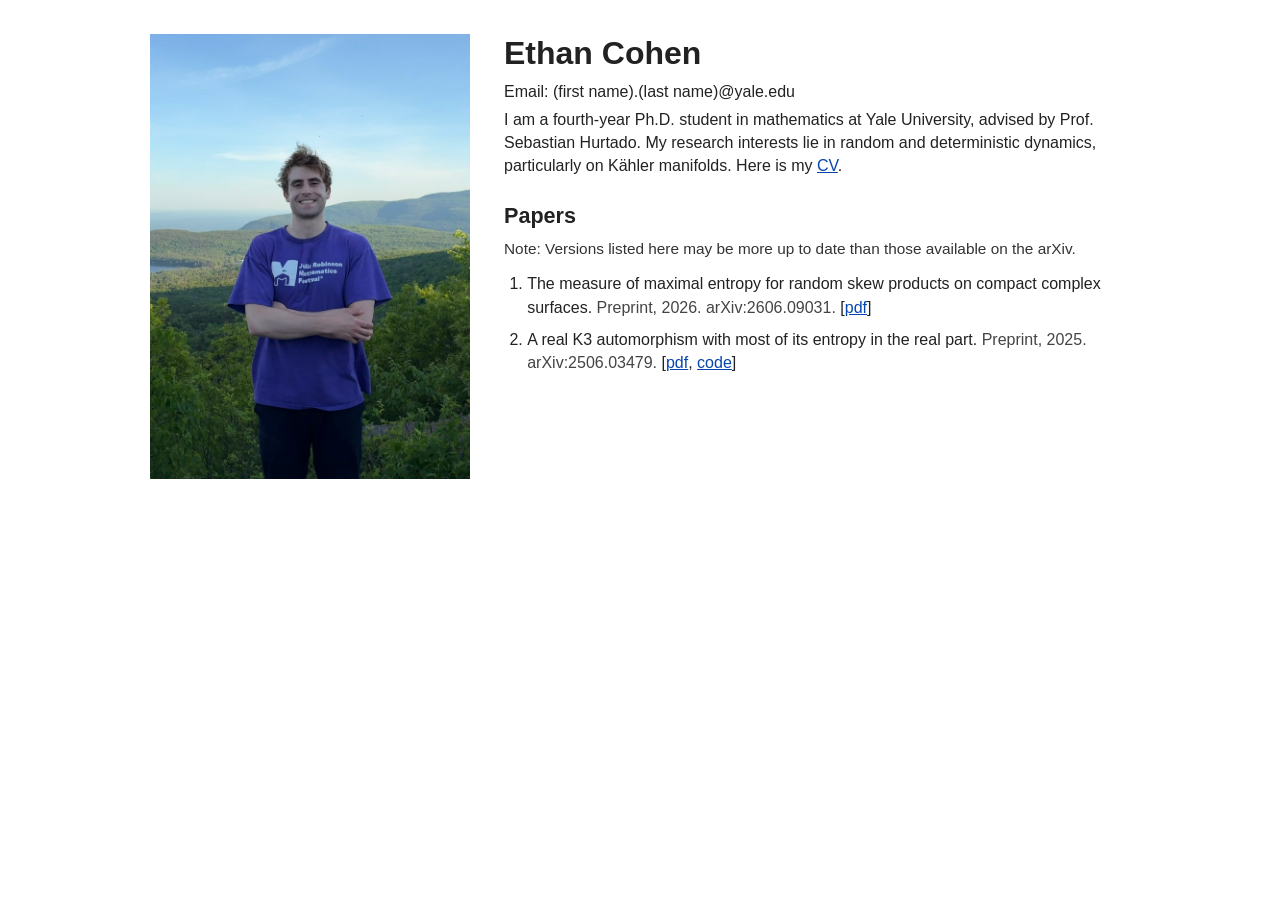
==== index.html @ 05b60d8f "Add files via upload" ====
<!doctype html>
<html lang="en">
  <head>
    <meta charset="utf-8">
    <meta name="viewport" content="width=device-width, initial-scale=1">
    <title>Ethan Cohen | Mathematics</title>
    <meta
      name="description"
      content="Personal academic website for Ethan Cohen, a mathematics Ph.D. student at Yale University."
    >
    <link rel="stylesheet" href="assets/styles.css">
  </head>
  <body>
    <main class="page">
      <img
        class="portrait"
        src="assets/ethan-cohen.png"
        alt="Ethan Cohen"
        width="320"
        height="446"
      >

      <div class="content">
        <header>
          <h1>Ethan Cohen</h1>
          <p>Email: (first name).(last name)@yale.edu</p>
        </header>

        <p>
          I am a fourth-year Ph.D. student in mathematics at Yale University,
          advised by Prof. Sebastian Hurtado. My research interests lie in
          random and deterministic dynamics, particularly on Kähler manifolds.
          Here is my <a href="cv.pdf">CV</a>.
        </p>

        <section id="papers">
          <h2>Papers</h2>
          <p class="note">
            Note: Versions listed here may be more up to date than those
            available on the arXiv.
          </p>
          <ol>
            <li>
              <cite>The measure of maximal entropy for random skew products on compact complex surfaces.</cite>
              <span class="meta">Preprint, 2026. arXiv:2606.09031.</span>
              [<a href="papers/WritingEntropy.pdf">pdf</a>]
            </li>
            <li>
              <cite>A real K3 automorphism with most of its entropy in the real part.</cite>
              <span class="meta">Preprint, 2025. arXiv:2506.03479.</span>
              [<a href="papers/main_updated.pdf">pdf</a>,
              <a href="https://github.com/ethanhcoo/K3entropy" rel="noopener">code</a>]
            </li>
          </ol>
        </section>
      </div>
    </main>
  </body>
</html>
---- assets/styles.css ----
* {
  box-sizing: border-box;
}

html {
  color: #222;
  background: #fff;
  font-family: Arial, Helvetica, sans-serif;
  font-size: 16px;
  line-height: 1.45;
}

body {
  margin: 0;
}

.page {
  display: grid;
  grid-template-columns: 320px minmax(0, 1fr);
  gap: 34px;
  width: min(980px, calc(100% - 40px));
  margin: 0 auto;
  padding: 34px 0 50px;
  align-items: start;
}

.portrait {
  display: block;
  width: 320px;
  height: auto;
}

.content {
  max-width: 610px;
}

h1,
h2,
p {
  margin-top: 0;
}

h1 {
  margin-bottom: 8px;
  font-size: 2rem;
  line-height: 1.2;
  font-weight: 700;
}

h2 {
  margin: 26px 0 8px;
  font-size: 1.35rem;
  line-height: 1.25;
  font-weight: 700;
}

header p {
  margin-bottom: 4px;
}

a {
  color: #0645ad;
}

ol {
  margin-top: 0;
  padding-left: 1.45rem;
}

li + li {
  margin-top: 9px;
}

cite {
  font-style: normal;
}

.meta {
  color: #444;
}

.note {
  color: #333;
  font-size: 0.96rem;
  margin-bottom: 12px;
}

@media (max-width: 760px) {
  .page {
    display: block;
    width: min(100% - 28px, 760px);
    padding-top: 28px;
  }

  .portrait {
    width: min(100%, 340px);
    margin-bottom: 20px;
  }
}
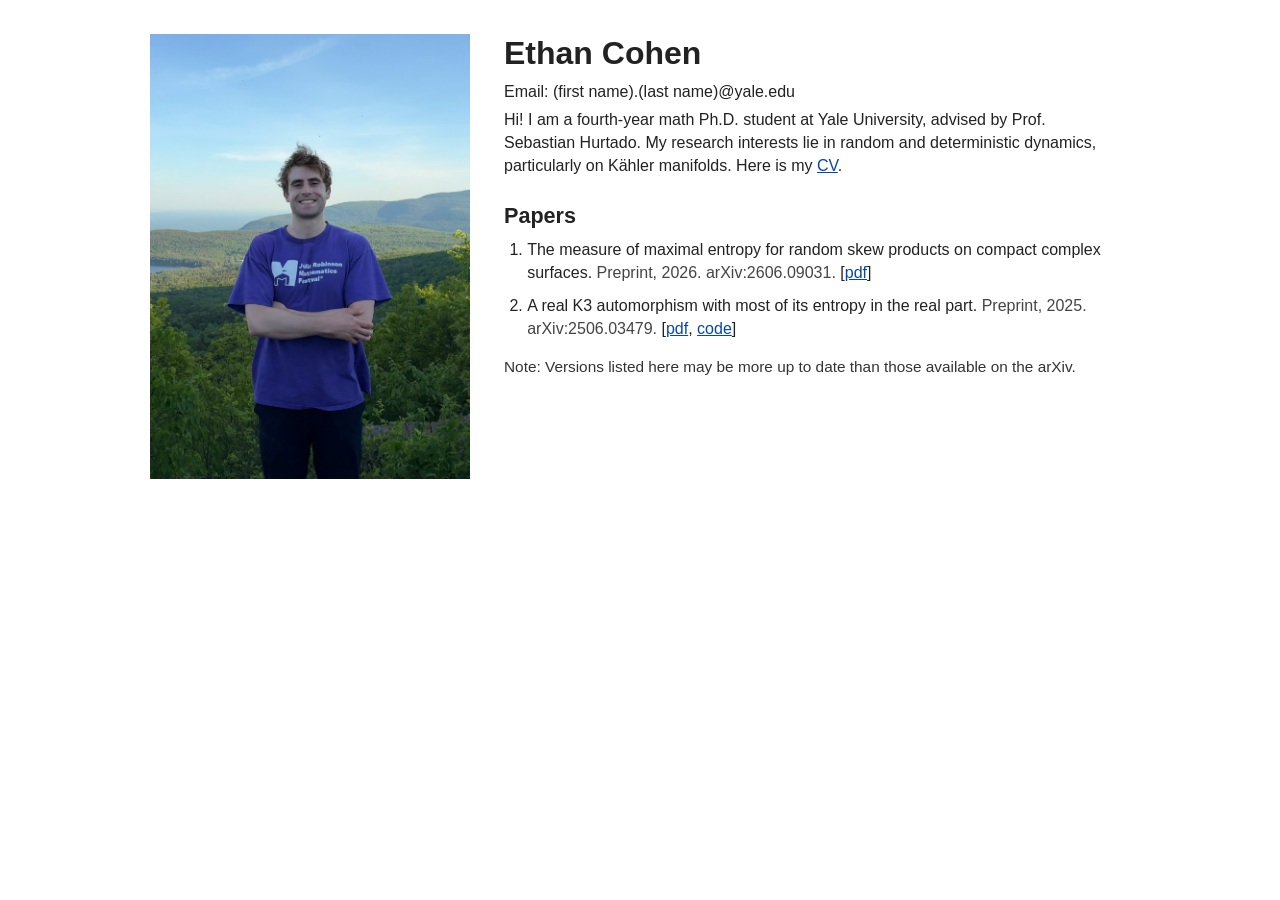
==== commit 2bfcdf5d: "updates" ====
--- a/index.html
+++ b/index.html
@@ -3,10 +3,10 @@
   <head>
     <meta charset="utf-8">
     <meta name="viewport" content="width=device-width, initial-scale=1">
-    <title>Ethan Cohen | Mathematics</title>
+    <title>Ethan Cohen | Mathematics PhD Student at Yale </title>
     <meta
       name="description"
-      content="Personal academic website for Ethan Cohen, a mathematics Ph.D. student at Yale University."
+      content="Ethan Cohen is a math PhD student at Yale University working in dynamics, Kahler manifolds, K3 surfaces, entropy, and random dynamical systems."
     >
     <link rel="stylesheet" href="assets/styles.css">
   </head>
@@ -27,7 +27,7 @@
         </header>
 
         <p>
-          I am a fourth-year Ph.D. student in mathematics at Yale University,
+          Hi! I am a fourth-year math Ph.D. student at Yale University,
           advised by Prof. Sebastian Hurtado. My research interests lie in
           random and deterministic dynamics, particularly on Kähler manifolds.
           Here is my <a href="cv.pdf">CV</a>.
@@ -35,10 +35,6 @@
 
         <section id="papers">
           <h2>Papers</h2>
-          <p class="note">
-            Note: Versions listed here may be more up to date than those
-            available on the arXiv.
-          </p>
           <ol>
             <li>
               <cite>The measure of maximal entropy for random skew products on compact complex surfaces.</cite>
@@ -52,6 +48,10 @@
               <a href="https://github.com/ethanhcoo/K3entropy" rel="noopener">code</a>]
             </li>
           </ol>
+          <p class="note">
+            Note: Versions listed here may be more up to date than those
+            available on the arXiv.
+          </p>
         </section>
       </div>
     </main>
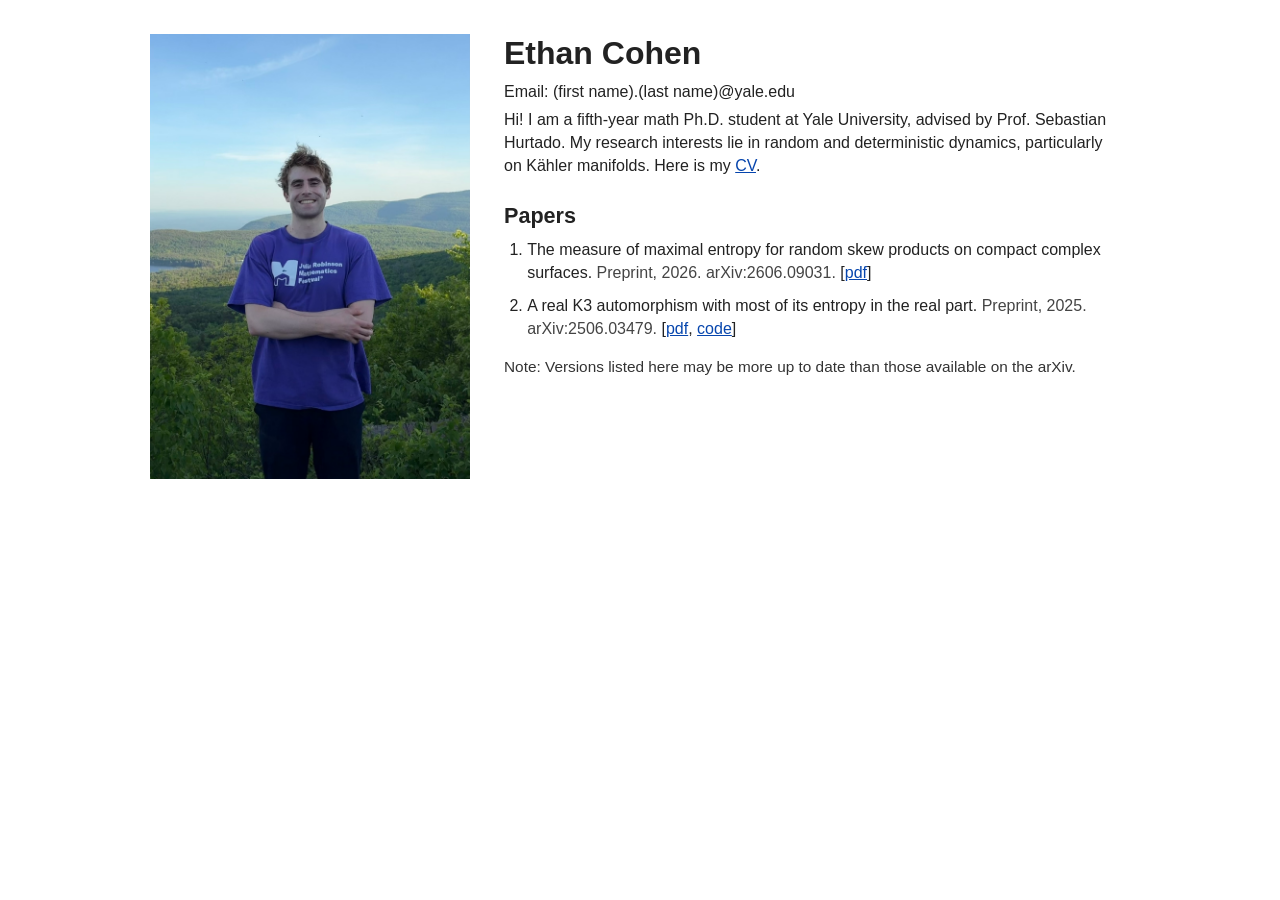
==== commit 190aaee4: "Update academic year to fifth year" ====
--- a/index.html
+++ b/index.html
@@ -27,7 +27,7 @@
         </header>
 
         <p>
-          Hi! I am a fourth-year math Ph.D. student at Yale University,
+          Hi! I am a fifth-year math Ph.D. student at Yale University,
           advised by Prof. Sebastian Hurtado. My research interests lie in
           random and deterministic dynamics, particularly on Kähler manifolds.
           Here is my <a href="cv.pdf">CV</a>.
